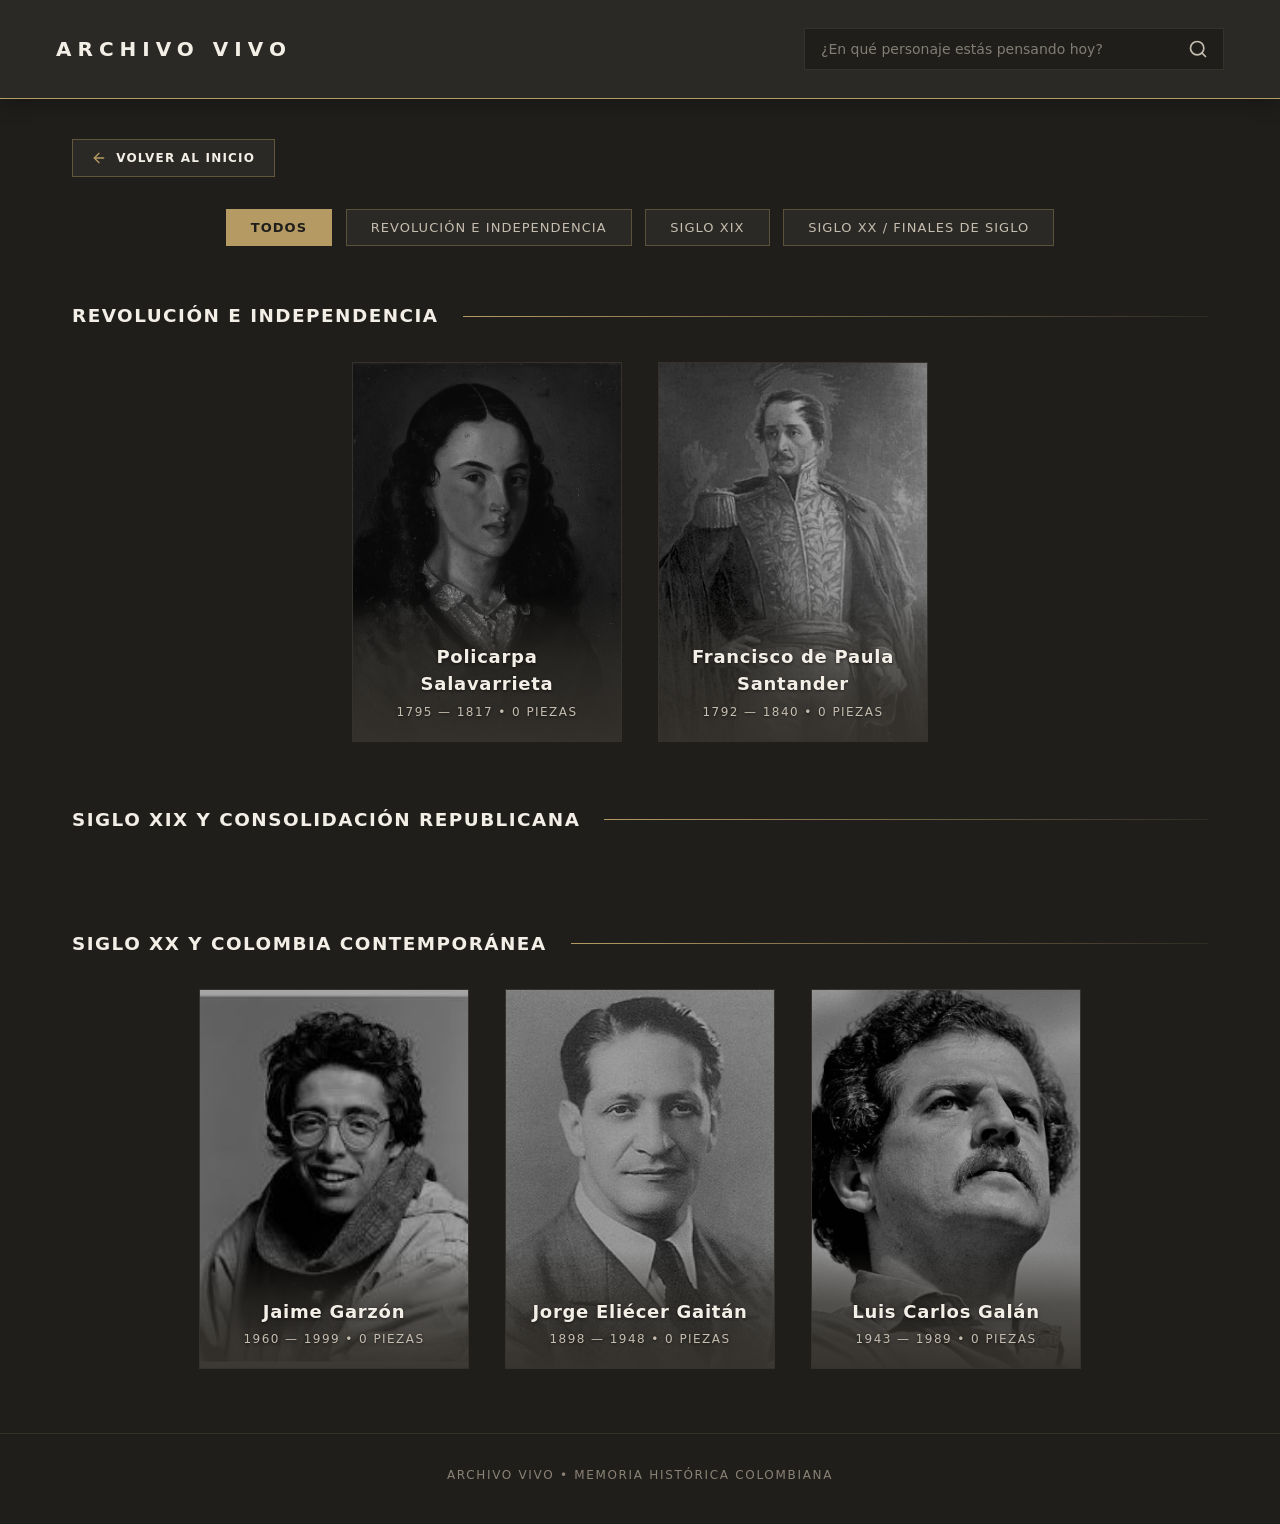
==== catalogo.html @ 2fda8425 "Cargar trabajo previo Subir archivos ya creados" ====
<!DOCTYPE html>
<html lang="es">
<head>
  <meta charset="UTF-8">
  <meta name="viewport" content="width=device-width, initial-scale=1.0">
  <title>Catálogo Histórico - Archivo Vivo</title>

  <link rel="stylesheet" href="css/style.css">
</head>

<body>

  <!-- ================================================================
       ENCABEZADO
       ================================================================ -->
  <header class="header">

    <div class="logo">
      <a href="index.html" class="logo-link" aria-label="Ir a página de inicio">
        <h1>ARCHIVO VIVO</h1>
      </a>
    </div>

    <form class="search-bar" role="search">

      <input
        type="search"
        class="search-input"
        placeholder="¿En qué personaje estás pensando hoy?"
        aria-label="Buscar personaje histórico"
      >

      <button
        type="submit"
        class="search-btn"
        aria-label="Buscar"
      >
        <svg
          class="search-icon"
          xmlns="http://www.w3.org/2000/svg"
          viewBox="0 0 24 24"
          width="20"
          height="20"
          fill="none"
          stroke="currentColor"
          stroke-width="2"
          stroke-linecap="round"
          stroke-linejoin="round"
        >
          <circle cx="11" cy="11" r="8"></circle>
          <line x1="21" y1="21" x2="16.65" y2="16.65"></line>
        </svg>
      </button>

    </form>

  </header>


  <!-- ================================================================
       CONTENIDO PRINCIPAL
       ================================================================ -->
  <main class="catalog-main">

    <!-- Navegación de regreso -->
    <div class="catalog-top-nav">

      <a
        href="index.html"
        class="back-btn"
        aria-label="Volver a la página principal"
      >

        <svg
          class="back-icon"
          xmlns="http://www.w3.org/2000/svg"
          viewBox="0 0 24 24"
          width="16"
          height="16"
          fill="none"
          stroke="currentColor"
          stroke-width="2"
          stroke-linecap="round"
          stroke-linejoin="round"
        >
          <line x1="19" y1="12" x2="5" y2="12"></line>
          <polyline points="12 19 5 12 12 5"></polyline>
        </svg>

        <span>Volver al inicio</span>

      </a>

    </div>


    <!-- ================================================================
         FILTROS
         ================================================================ -->
    <nav
      class="catalog-filters"
      aria-label="Filtrar por época histórica"
    >

      <button
        type="button"
        class="filter-btn active"
        data-filter="all"
      >
        Todos
      </button>

      <button
        type="button"
        class="filter-btn"
        data-filter="revolucion"
      >
        Revolución e Independencia
      </button>

      <button
        type="button"
        class="filter-btn"
        data-filter="siglo-xix"
      >
        Siglo XIX
      </button>

      <button
        type="button"
        class="filter-btn"
        data-filter="siglo-xx"
      >
        Siglo XX / Finales de Siglo
      </button>

    </nav>


    <!-- ================================================================
         CONTENIDO DEL CATÁLOGO
         ================================================================ -->
    <div class="catalog-content">


      <!-- ============================================================
           REVOLUCIÓN E INDEPENDENCIA
           ============================================================ -->
      <section
        class="catalog-section"
        data-category="revolucion"
        aria-labelledby="title-revolucion"
      >

        <div class="section-header">

          <h2
            id="title-revolucion"
            class="section-title"
          >
            Revolución e Independencia
          </h2>

          <span class="section-line"></span>

        </div>


        <div class="cards-grid">

          <!-- Policarpa Salavarrieta -->
          <article
            class="card"
            data-id="policarpa"
          >

            <div class="card-media">

              <img
                src="assets/img/policarpa.jpg"
                alt="Retrato de Policarpa Salavarrieta"
                class="card-img"
              >

              <div class="card-info">

                <h3 class="card-title">
                  Policarpa Salavarrieta
                </h3>

                <p class="card-meta">
                  1795 — 1817 • 0 PIEZAS
                </p>

              </div>

            </div>

          </article>

          <!-- Francisco de Paula Santander -->
          <article
            class="card"
            data-id="santander"
          >

            <div class="card-media">

              <img
                src="assets/img/santander.jpg"
                alt="Retrato de Francisco de Paula Santander"
                class="card-img"
              >

              <div class="card-info">

                <h3 class="card-title">
                  Francisco de Paula Santander
                </h3>

                <p class="card-meta">
                  1792 — 1840 • 0 PIEZAS
                </p>

              </div>

            </div>

          </article>

        </div>

      </section>


      <!-- ============================================================
           SIGLO XIX
           ============================================================ -->
      <section
        class="catalog-section"
        data-category="siglo-xix"
        aria-labelledby="title-siglo-xix"
      >

        <div class="section-header">

          <h2
            id="title-siglo-xix"
            class="section-title"
          >
            Siglo XIX y Consolidación Republicana
          </h2>

          <span class="section-line"></span>

        </div>


        <div class="cards-grid">

          

        </div>

      </section>


      <!-- ============================================================
           SIGLO XX
           ============================================================ -->
      <section
        class="catalog-section"
        data-category="siglo-xx"
        aria-labelledby="title-siglo-xx"
      >

        <div class="section-header">

          <h2
            id="title-siglo-xx"
            class="section-title"
          >
            Siglo XX y Colombia Contemporánea
          </h2>

          <span class="section-line"></span>

        </div>


        <div class="cards-grid">

          <!-- Jaime Garzón -->
          <article
            class="card"
            data-id="garzon"
          >

            <div class="card-media">

              <img
                src="assets/img/jaime-garzon.jpg"
                alt="Retrato de Jaime Garzón"
                class="card-img"
              >

              <div class="card-info">

                <h3 class="card-title">
                  Jaime Garzón
                </h3>

                <p class="card-meta">
                  1960 — 1999 • 0 PIEZAS
                </p>

              </div>

            </div>

          </article>


          <!-- Jorge Eliécer Gaitán -->
          <article
            class="card"
            data-id="gaitan"
          >

            <div class="card-media">

              <img
                src="assets/img/gaitan.jpg"
                alt="Retrato de Jorge Eliécer Gaitán"
                class="card-img"
              >

              <div class="card-info">

                <h3 class="card-title">
                  Jorge Eliécer Gaitán
                </h3>

                <p class="card-meta">
                  1898 — 1948 • 0 PIEZAS
                </p>

              </div>

            </div>

          </article>

          <!-- José Antonio Galán -->
          <article
            class="card"
            data-id="galan"
          >

            <div class="card-media">

              <img
                src="assets/img/galan.jpg"
                alt="Retrato de José Antonio Galán"
                class="card-img"
              >

              <div class="card-info">

                <h3 class="card-title">
                  Luis Carlos Galán
                </h3>

                <p class="card-meta">
                  1943 — 1989 • 0 PIEZAS
                </p>

              </div>

            </div>

          </article>

        </div>

      </section>


    </div>

  </main>


  <!-- ================================================================
       PIE DE PÁGINA
       ================================================================ -->
  <footer class="footer catalog-footer">

    <p class="footer-text">
      ARCHIVO VIVO • Memoria Histórica Colombiana
    </p>

  </footer>


  <!-- ================================================================
       JAVASCRIPT
       ================================================================ -->
  <script src="js/script.js"></script>

</body>
</html>
---- css/style.css ----
/* ==========================================================================
   VARIABLES GLOBALES
   ========================================================================== */

:root {
  --bg-primary: #1F1E1B;
  --header-bg: #2B2925;
  --header-border: #B59A63;

  --text-primary: #F3EFE7;
  --text-secondary: #C5BDAF;
  --text-muted: #8A8275;

  --card-bg: #35322D;
  --search-bg: #1F1E1B;
  --search-border: #35322D;

  --accent-gold: #B59A63;

  --btn-bg: #E8E0D2;
  --btn-text: #1F1E1B;

  --font-family: 'Inter', system-ui, -apple-system,
    BlinkMacSystemFont, 'Segoe UI', Roboto, Oxygen,
    Ubuntu, Cantarell, sans-serif;

  --transition-fast: 0.2s ease;
  --transition-normal: 0.35s ease;

  --card-width: 270px;
  --card-height: 380px;
}


/* ==========================================================================
   RESET
   ========================================================================== */

*,
*::before,
*::after {
  box-sizing: border-box;
  margin: 0;
  padding: 0;
}

html {
  scroll-behavior: smooth;
}

body {
  min-height: 100vh;

  display: flex;
  flex-direction: column;

  background: var(--bg-primary);
  color: var(--text-primary);

  font-family: var(--font-family);
  line-height: 1.5;

  overflow-x: hidden;

  -webkit-font-smoothing: antialiased;
}


/* ==========================================================================
   HEADER
   ========================================================================== */

.header {
  width: 100%;

  display: flex;
  align-items: center;
  justify-content: space-between;

  padding: 1.75rem 3.5rem;

  background: var(--header-bg);

  border-bottom: 1px solid var(--header-border);

  box-shadow: 0 4px 20px rgba(0, 0, 0, 0.3);

  position: relative;
  z-index: 10;
}

.logo h1 {
  color: var(--text-primary);

  font-size: 1.25rem;
  font-weight: 700;

  letter-spacing: 0.3em;
  text-transform: uppercase;

  user-select: none;
}

.logo-link {
  color: inherit;
  text-decoration: none;
}


/* ==========================================================================
   BUSCADOR
   ========================================================================== */

.search-bar {
  position: relative;

  width: 100%;
  max-width: 420px;

  display: flex;
  align-items: center;
}

.search-input {
  width: 100%;

  padding: 0.75rem 2.75rem 0.75rem 1rem;

  background: var(--search-bg);
  color: var(--text-secondary);

  border: 1px solid var(--search-border);
  border-radius: 0;

  font-family: inherit;
  font-size: 0.875rem;

  outline: none;

  transition:
    border-color var(--transition-fast),
    background-color var(--transition-fast);
}

.search-input::placeholder {
  color: rgba(197, 189, 175, 0.6);
}

.search-input:focus {
  border-color: var(--accent-gold);
}

.search-btn {
  position: absolute;
  right: 0.75rem;

  display: flex;
  align-items: center;
  justify-content: center;

  background: transparent;
  border: none;

  color: var(--text-secondary);

  cursor: pointer;

  padding: 0.25rem;

  transition:
    color var(--transition-fast),
    transform var(--transition-fast);
}

.search-btn:hover {
  color: var(--accent-gold);
  transform: scale(1.08);
}


/* ==========================================================================
   CONTENIDO PRINCIPAL
   ========================================================================== */

.main-content {
  flex: 1;

  width: 100%;

  display: flex;
  flex-direction: column;
  justify-content: center;
  align-items: center;

  padding: 2.5rem 1.5rem;
}


/* ==========================================================================
   CARRUSEL
   ========================================================================== */

.carousel-section {
  width: 100%;
  max-width: 1200px;

  display: flex;
  flex-direction: column;
  align-items: center;
}

.carousel {
  width: 100%;

  display: flex;
  align-items: center;
  justify-content: center;

  gap: 2rem;
}


/* ==========================================================================
   BOTONES
   ========================================================================== */

.carousel-btn {
  width: 48px;
  height: 48px;

  flex: 0 0 48px;

  display: flex;
  align-items: center;
  justify-content: center;

  border-radius: 50%;

  background: rgba(43, 41, 37, 0.85);

  border: 1px solid rgba(181, 154, 99, 0.35);

  color: var(--text-secondary);

  cursor: pointer;

  backdrop-filter: blur(8px);

  transition:
    background-color var(--transition-fast),
    border-color var(--transition-fast),
    color var(--transition-fast),
    transform var(--transition-fast);
}

.carousel-btn:hover {
  background: rgba(53, 50, 45, 0.95);

  border-color: var(--accent-gold);

  color: var(--text-primary);

  transform: scale(1.06);
}

.carousel-btn:active {
  transform: scale(0.96);
}


/* ==========================================================================
   PISTA DEL CARRUSEL
   ========================================================================== */

/*
   IMPORTANTE:

   La pista ahora funciona como una ventana.

   El movimiento debe realizarlo JavaScript mediante transform:
   translateX(...)

   Así las tarjetas pueden desplazarse de izquierda a derecha
   de manera continua y suave.
*/

.carousel-track {
  width: calc((var(--card-width) * 3) + 4.5rem);

  max-width: 100%;

  display: flex;
  align-items: center;

  gap: 2.25rem;

  overflow: hidden;

  position: relative;

  flex-shrink: 0;
}


/*
   Contenedor interno opcional si el JS lo utiliza.
*/

.carousel-track-inner {
  display: flex;
  align-items: center;

  gap: 2.25rem;

  will-change: transform;

  transition: transform 0.45s cubic-bezier(0.22, 0.61, 0.36, 1);
}


/* ==========================================================================
   TARJETAS
   ========================================================================== */

.card {
  width: var(--card-width);
  height: var(--card-height);

  flex: 0 0 var(--card-width);

  display: flex;
  flex-direction: column;

  background: transparent;

  cursor: pointer;

  opacity: 0.65;

  transform: scale(0.94);

  transition:
    transform 0.45s cubic-bezier(0.22, 0.61, 0.36, 1),
    opacity 0.45s ease,
    filter 0.45s ease;
}


/*
   Tarjeta anterior
*/

.carousel-track .card.prev {
  opacity: 0.65;
  transform: scale(0.94);
}


/*
   Tarjeta central
*/

.carousel-track .card.active {
  opacity: 1;

  transform:
    translateY(-4px)
    scale(1);

  z-index: 2;
}


/*
   Tarjeta siguiente
*/

.carousel-track .card.next {
  opacity: 0.65;
  transform: scale(0.94);
}


/*
   Tarjetas que no están visibles.

   Se mantienen en el DOM para que el JS pueda hacer
   el desplazamiento infinito sin destruir las tarjetas.
*/

.carousel-track .card:not(.prev):not(.active):not(.next) {
  display: none;
}


/* ==========================================================================
   IMAGEN
   ========================================================================== */

.card-media {
  width: 100%;
  height: var(--card-height);

  position: relative;

  overflow: hidden;

  background: var(--card-bg);

  border: 1px solid transparent;

  transition:
    border-color var(--transition-normal),
    transform var(--transition-normal);
}

.card-img {
  width: 100%;
  height: 100%;

  display: block;

  object-fit: cover;
  object-position: center top;

  filter: grayscale(100%) brightness(0.5);

  transition:
    filter 0.45s ease,
    transform 0.45s ease;
}


/* Tarjeta activa */

.carousel-track .card.active .card-img {
  filter: grayscale(100%) brightness(0.95);
}

.carousel-track .card.active .card-media {
  border-color: var(--accent-gold);
}


/* Hover */

.card:hover .card-img {
  transform: scale(1.03);
}

.card:not(.active):hover .card-img {
  filter: grayscale(100%) brightness(0.7);
}


/* ==========================================================================
   INFORMACIÓN
   ========================================================================== */

.card-info {
  position: absolute;

  bottom: 0;
  left: 0;

  width: 100%;

  padding: 3rem 1.25rem 1.25rem;

  text-align: center;

  background:
    linear-gradient(
      to top,
      rgba(53, 50, 45, 0.95) 0%,
      rgba(53, 50, 45, 0.65) 55%,
      transparent 100%
    );

  z-index: 2;

  pointer-events: none;
}

.card-title {
  margin-bottom: 0.35rem;

  color: var(--text-primary);

  font-size: 1.125rem;
  font-weight: 600;

  letter-spacing: 0.04em;

  text-shadow: 0 1px 3px rgba(0, 0, 0, 0.6);
}

.card-meta {
  color: var(--text-secondary);

  font-size: 0.75rem;
  font-weight: 500;

  letter-spacing: 0.12em;

  text-transform: uppercase;

  text-shadow: 0 1px 3px rgba(0, 0, 0, 0.6);
}


/* ==========================================================================
   DOTS
   ========================================================================== */

.carousel-dots {
  display: flex;
  align-items: center;
  justify-content: center;

  gap: 0.75rem;

  margin-top: 2.5rem;
}

.dot {
  width: 8px;
  height: 8px;

  padding: 0;

  border: none;
  border-radius: 50%;

  background: var(--text-secondary);

  opacity: 0.4;

  cursor: pointer;

  transition:
    background-color var(--transition-fast),
    opacity var(--transition-fast),
    transform var(--transition-fast);
}

.dot:hover {
  opacity: 0.85;
}

.dot.active {
  background: var(--accent-gold);

  opacity: 1;

  transform: scale(1.25);
}


/* ==========================================================================
   FOOTER
   ========================================================================== */

.footer {
  width: 100%;

  display: flex;
  justify-content: center;
  align-items: center;

  padding: 2rem 1.5rem 2.5rem;
}

.discover-btn {
  display: inline-block;

  padding: 0.85rem 2.5rem;

  background: var(--btn-bg);
  color: var(--btn-text);

  border: 1px solid var(--btn-bg);
  border-radius: 0;

  font-family: inherit;

  font-size: 0.8125rem;
  font-weight: 600;

  letter-spacing: 0.16em;

  text-transform: uppercase;

  cursor: pointer;

  transition:
    background-color var(--transition-normal),
    color var(--transition-normal),
    border-color var(--transition-normal),
    transform var(--transition-normal);
}

.discover-btn:hover {
  background: transparent;

  border-color: var(--accent-gold);

  color: var(--text-primary);

  transform: translateY(-2px);
}


/* ==========================================================================
   CATÁLOGO
   ========================================================================== */

.catalog-main {
  width: 100%;
  max-width: 1200px;

  margin: 0 auto;

  padding: 2.5rem 2rem 4rem;

  flex: 1;

  display: flex;
  flex-direction: column;
  align-items: center;
}


/* ==========================================================================
   BOTÓN VOLVER
   ========================================================================== */

.catalog-top-nav {
  width: 100%;

  display: flex;
  justify-content: flex-start;

  margin-bottom: 2rem;
}

.back-btn {
  display: inline-flex;
  align-items: center;

  gap: 0.55rem;

  padding: 0.55rem 1.15rem;

  background: var(--header-bg);

  color: var(--text-primary);

  border: 1px solid rgba(181, 154, 99, 0.4);

  border-radius: 0;

  font-size: 0.75rem;
  font-weight: 600;

  letter-spacing: 0.1em;

  text-transform: uppercase;

  text-decoration: none;

  cursor: pointer;

  transition:
    background-color var(--transition-fast),
    border-color var(--transition-fast),
    color var(--transition-fast),
    transform var(--transition-fast);
}

.back-btn:hover {
  background: rgba(181, 154, 99, 0.15);

  border-color: var(--accent-gold);

  transform: translateX(-3px);
}

.back-icon {
  color: var(--accent-gold);
}


/* ==========================================================================
   FILTROS
   ========================================================================== */

.catalog-filters {
  width: 100%;

  display: flex;
  flex-wrap: wrap;

  justify-content: center;

  gap: 0.85rem;

  margin-bottom: 3.5rem;
}

.filter-btn {
  padding: 0.65rem 1.5rem;

  background: var(--header-bg);

  color: var(--text-secondary);

  border: 1px solid rgba(181, 154, 99, 0.35);

  border-radius: 0;

  font-family: inherit;

  font-size: 0.8125rem;
  font-weight: 500;

  letter-spacing: 0.08em;

  text-transform: uppercase;

  cursor: pointer;

  transition:
    background-color var(--transition-fast),
    border-color var(--transition-fast),
    color var(--transition-fast),
    transform var(--transition-fast);
}

.filter-btn:hover {
  border-color: var(--accent-gold);

  color: var(--text-primary);

  background: rgba(53, 50, 45, 0.9);

  transform: translateY(-1px);
}

.filter-btn.active {
  background: var(--accent-gold);

  color: var(--btn-text);

  border-color: var(--accent-gold);

  font-weight: 600;
}


/* ==========================================================================
   CONTENIDO CATÁLOGO
   ========================================================================== */

.catalog-content {
  width: 100%;

  display: flex;
  flex-direction: column;

  gap: 4rem;
}

.catalog-section {
  width: 100%;
}


/* ==========================================================================
   CABECERAS DE SECCIÓN
   ========================================================================== */

.section-header {
  width: 100%;

  display: flex;
  align-items: center;

  gap: 1.5rem;

  margin-bottom: 2rem;
}

.section-title {
  color: var(--text-primary);

  font-size: 1.15rem;
  font-weight: 600;

  letter-spacing: 0.08em;

  text-transform: uppercase;

  white-space: nowrap;
}

.section-line {
  flex: 1;

  height: 1px;

  background:
    linear-gradient(
      90deg,
      var(--accent-gold),
      rgba(181, 154, 99, 0.1)
    );
}


/* ==========================================================================
   GRID DEL CATÁLOGO
   ========================================================================== */

.cards-grid {
  width: 100%;

  display: flex;
  flex-wrap: wrap;

  justify-content: center;
  align-items: flex-start;

  gap: 2.25rem;
}

.cards-grid .card {
  width: var(--card-width);
  height: var(--card-height);

  flex: 0 0 var(--card-width);

  opacity: 1;

  transform: none;

  display: flex;
}

.cards-grid .card .card-img {
  filter: grayscale(100%) brightness(0.65);
}

.cards-grid .card:hover {
  transform: translateY(-4px);
}

.cards-grid .card:hover .card-media {
  border-color: var(--accent-gold);
}

.cards-grid .card:hover .card-img {
  filter: grayscale(100%) brightness(0.95);
}


/* ==========================================================================
   FOOTER CATÁLOGO
   ========================================================================== */

.catalog-footer {
  border-top: 1px solid rgba(181, 154, 99, 0.15);
}

.footer-text {
  color: var(--text-muted);

  font-size: 0.75rem;

  letter-spacing: 0.14em;

  text-transform: uppercase;

  text-align: center;
}


/* ==========================================================================
   FICHA DEL PERSONAJE
   ========================================================================== */

.character-main {
  width: 100%;
  max-width: 1200px;

  margin: 0 auto;

  padding: 2.5rem 2rem 4rem;

  flex: 1;

  display: flex;
  flex-direction: column;

  gap: 3.5rem;
}

.character-nav-bar {
  width: 100%;

  display: flex;

  justify-content: space-between;
  align-items: center;

  flex-wrap: wrap;

  gap: 1.25rem;
}

.media-filters {
  display: flex;

  gap: 0.5rem;

  flex-wrap: wrap;
}

.media-filter-btn {
  padding: 0.55rem 1.35rem;

  background: var(--header-bg);

  color: var(--text-secondary);

  border: 1px solid rgba(181, 154, 99, 0.35);

  border-radius: 0;

  font-family: inherit;

  font-size: 0.75rem;
  font-weight: 600;

  letter-spacing: 0.14em;

  text-transform: uppercase;

  cursor: pointer;
}

.media-filter-btn.active {
  background: var(--btn-bg);

  color: var(--btn-text);

  border-color: var(--btn-bg);
}


/* ==========================================================================
   HERO PERSONAJE
   ========================================================================== */

.character-hero {
  width: 100%;

  display: grid;

  grid-template-columns: 340px 1fr;

  gap: 3.5rem;

  align-items: start;
}

.character-portrait-wrapper {
  width: 100%;
  max-width: 340px;
}

.character-portrait-frame {
  width: 100%;
  height: 460px;

  overflow: hidden;

  border: 1px solid var(--accent-gold);

  background: var(--card-bg);

  box-shadow: 0 4px 20px rgba(0, 0, 0, 0.4);
}

.character-portrait-img {
  width: 100%;
  height: 100%;

  display: block;

  object-fit: cover;
  object-position: center top;

  filter: grayscale(100%) brightness(0.95);

  transition: transform var(--transition-normal);
}

.character-portrait-frame:hover .character-portrait-img {
  transform: scale(1.02);
}

.character-portrait-frame {
  overflow: hidden;
  background: var(--card-bg);
  box-shadow: 0 12px 28px rgba(0, 0, 0, 0.24);
  transition: box-shadow var(--transition-normal), transform var(--transition-normal);
}

.character-portrait-frame:hover {
  box-shadow: 0 16px 34px rgba(0, 0, 0, 0.34);
  transform: translateY(-2px);
}

.character-details {
  display: flex;
  flex-direction: column;

  gap: 1.25rem;
}

.character-name {
  color: var(--text-primary);

  font-size: 2.25rem;
  font-weight: 700;

  letter-spacing: 0.12em;

  text-transform: uppercase;

  line-height: 1.15;
}

.character-lifespan {
  color: var(--accent-gold);

  font-size: 1.05rem;
  font-weight: 500;

  letter-spacing: 0.16em;

  text-transform: uppercase;
}

.character-bio {
  max-width: 720px;

  color: #D6CFBE;

  font-size: 0.975rem;

  line-height: 1.75;
}

.character-wiki-link {
  width: fit-content;

  display: inline-flex;
  align-items: center;

  gap: 0.45rem;

  margin-top: 0.25rem;

  color: var(--text-primary);

  font-size: 0.8125rem;
  font-weight: 600;

  letter-spacing: 0.14em;

  text-transform: uppercase;

  text-decoration: none;

  border-bottom: 1px solid rgba(243, 239, 231, 0.4);

  padding-bottom: 0.25rem;

  transition: color var(--transition-fast), border-color var(--transition-fast);
}

.character-wiki-link:hover,
.character-wiki-link:focus-visible {
  color: var(--accent-gold);
  border-bottom-color: var(--accent-gold);
}

.character-wiki-link:focus-visible {
  outline: 2px solid var(--accent-gold);
  outline-offset: 0.35rem;
}


/* ==========================================================================
   ARCHIVO
   ========================================================================== */

.character-archive-section {
  width: 100%;

  margin-top: 1rem;
}

.empty-archive-state {
  width: 100%;

  padding: 4.5rem 2rem;

  border: 1px dashed rgba(181, 154, 99, 0.3);

  background: rgba(43, 41, 37, 0.4);

  text-align: center;

  display: flex;

  justify-content: center;
  align-items: center;
}

.empty-archive-msg {
  color: var(--text-secondary);

  font-size: 0.875rem;
  font-weight: 600;

  letter-spacing: 0.24em;

  text-transform: uppercase;

  line-height: 1.6;
}


/* ==========================================================================
   RESPONSIVE
   ========================================================================== */

@media (max-width: 1024px) {

  :root {
    --card-width: 230px;
    --card-height: 340px;
  }

  .header {
    padding: 1.5rem 2rem;
  }

  .carousel {
    gap: 1rem;
  }

  .carousel-track {
    gap: 1.25rem;
  }

  .character-hero {
    grid-template-columns: 290px 1fr;

    gap: 2.5rem;
  }

  .character-portrait-frame {
    height: 400px;
  }
}


@media (max-width: 768px) {

  .header {
    flex-direction: column;

    gap: 1.25rem;

    padding: 1.5rem 1rem;

    text-align: center;

    border-radius: 2px;

    box-shadow: inset 0 0 0 1px rgba(243, 239, 231, 0.025);
  }

  .logo h1 {
    letter-spacing: 0.22em;
  }

  .search-bar {
    max-width: 100%;
  }


  /* ------------------------------------------------------------------------
     CARRUSEL MÓVIL
     ------------------------------------------------------------------------ */

  .carousel {
    gap: 0.5rem;
  }

  .carousel-track {
    width: var(--card-width);

    padding: 1rem 0;

    overflow: hidden;
  }

  .carousel-track .card.prev,
  .carousel-track .card.next {
    display: none;
  }

  .carousel-track .card.active {
    display: flex;
  }

  .carousel-btn {
    display: none;
  }


  /* ------------------------------------------------------------------------
     CATÁLOGO MÓVIL
     ------------------------------------------------------------------------ */

  .catalog-main {
    padding: 2rem 1rem 3rem;
  }

  .catalog-filters {
    gap: 0.5rem;

    margin-bottom: 2.5rem;
  }

  .filter-btn {
    font-size: 0.7rem;

    padding: 0.6rem 0.9rem;
  }

  .section-header {
    gap: 0.75rem;
  }

  .section-title {
    font-size: 0.9rem;

    white-space: normal;
  }

  .cards-grid {
    justify-content: center;
  }

  .cards-grid .card {
    width: var(--card-width);

    flex-basis: var(--card-width);
  }


  /* ------------------------------------------------------------------------
     FICHA
     ------------------------------------------------------------------------ */

  .character-hero {
    grid-template-columns: 1fr;

    gap: 2.25rem;

    justify-items: center;

    text-align: center;
  }

  .character-portrait-wrapper {
    max-width: 280px;
  }

  .character-portrait-frame {
    height: 380px;
  }

  .character-details {
    align-items: center;
  }

  .character-name {
    font-size: 1.75rem;

    letter-spacing: 0.1em;
  }

  .character-nav-bar {
    flex-direction: column;

    align-items: stretch;
  }

  .media-filters {
    justify-content: center;
  }
}
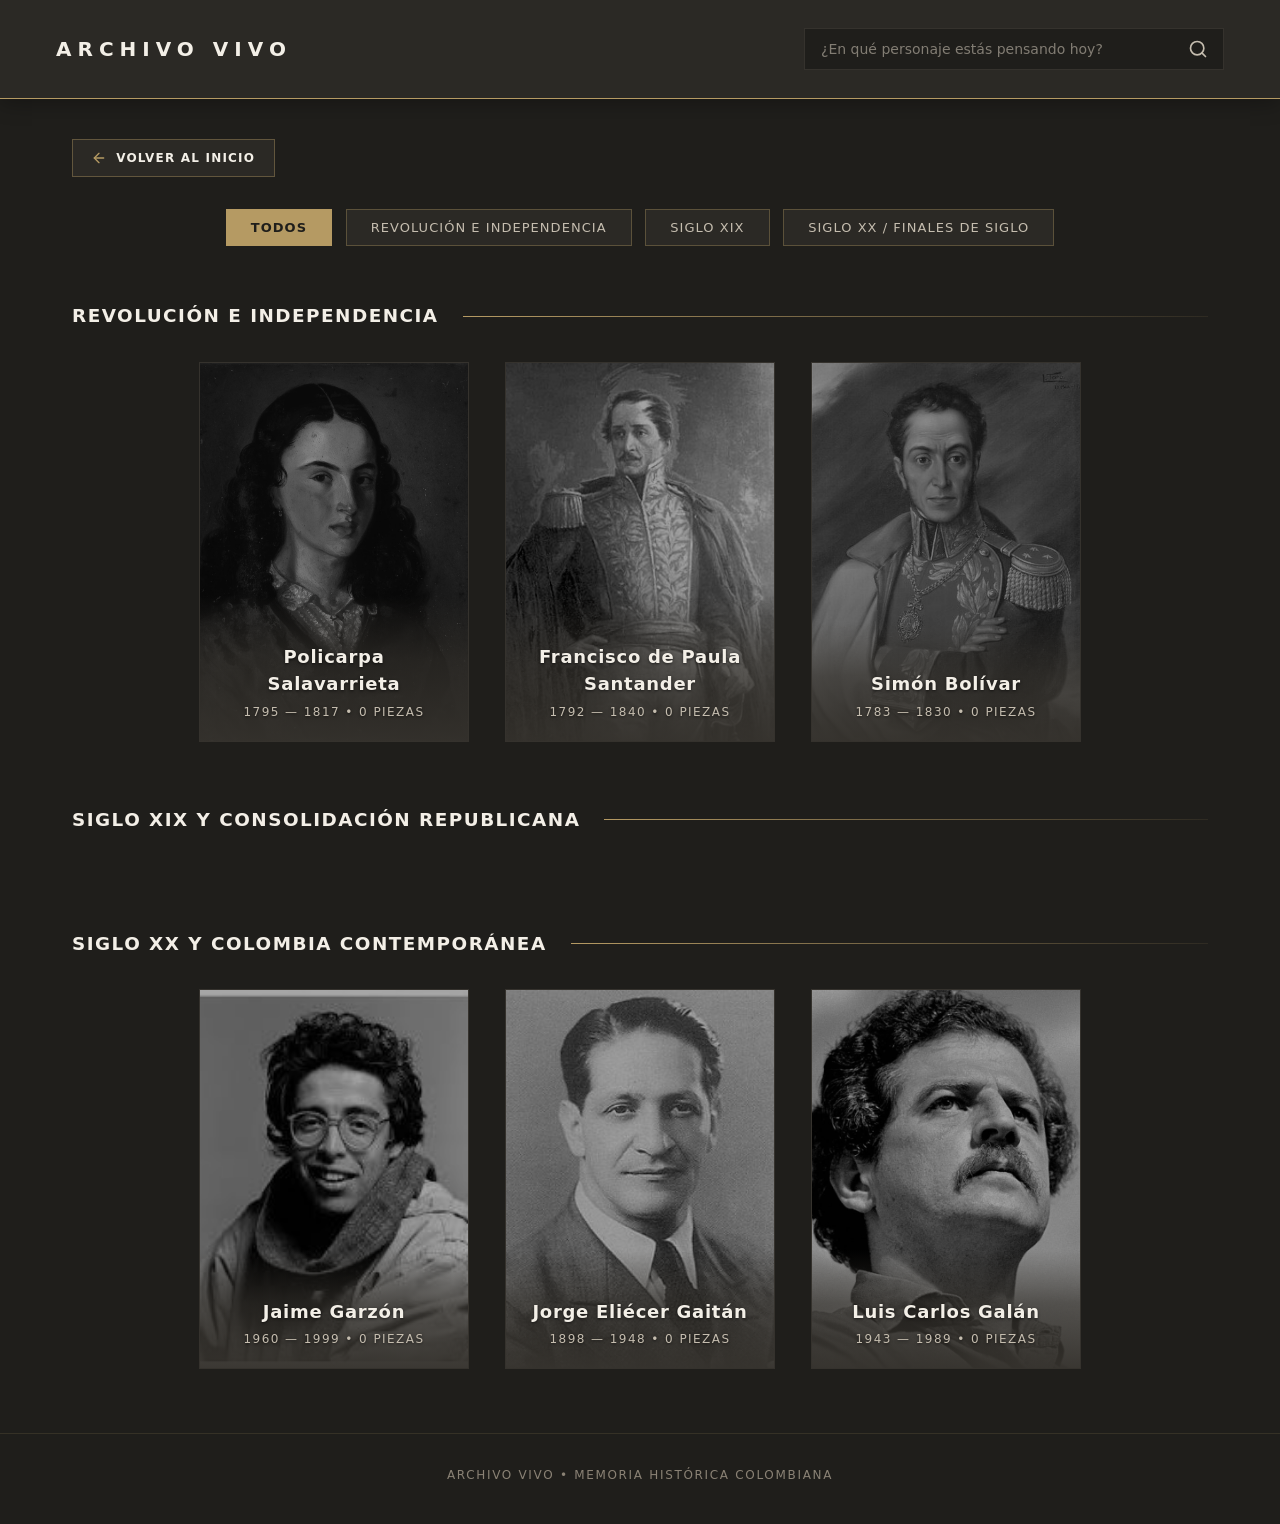
==== commit ef387fbc: "Añade a Simón Bolívar al catálogo Se registra a Simón Bolívar en la base de datos de script.js (pers" ====
--- a/catalogo.html
+++ b/catalogo.html
@@ -228,6 +228,34 @@
 
           </article>
 
+          <!-- Simón Bolívar -->
+          <article
+            class="card"
+            data-id="bolivar"
+          > 
+          
+            <div class="card-media">
+
+              <img
+                src="assets/img/bolivar.jpg"
+                alt="Retrato de Simón Bolívar"
+                class="card-img"
+              >
+
+              <div class="card-info">
+
+                <h3 class="card-title">
+                  Simón Bolívar
+                </h3>
+
+                <p class="card-meta">
+                  1783 — 1830 • 0 PIEZAS
+                </p>
+
+              </div>
+
+            </div>
+
         </div>
 
       </section>
--- a/css/style.css
+++ b/css/style.css
@@ -286,21 +286,15 @@
 
 .carousel-track {
   width: calc((var(--card-width) * 3) + 4.5rem);
-
   max-width: 100%;
-
-  display: flex;
-  align-items: center;
-
+  display: flex;
+  align-items: center;
+  justify-content: center; /* <--- LÍNEA AGREGADA */
   gap: 2.25rem;
-
   overflow: hidden;
-
   position: relative;
-
   flex-shrink: 0;
 }
-
 
 /*
    Contenedor interno opcional si el JS lo utiliza.
@@ -346,40 +340,29 @@
 }
 
 
-/*
-   Tarjeta anterior
-*/
-
+/* Tarjeta anterior */
 .carousel-track .card.prev {
   opacity: 0.65;
   transform: scale(0.94);
-}
-
-
-/*
-   Tarjeta central
-*/
-
+  order: 1; /* Forzamos a que siempre se dibuje a la izquierda */
+}
+
+/* Tarjeta central */
 .carousel-track .card.active {
   opacity: 1;
-
   transform:
     translateY(-4px)
     scale(1);
-
   z-index: 2;
-}
-
-
-/*
-   Tarjeta siguiente
-*/
-
+  order: 2; /* Forzamos a que siempre se dibuje en el centro */
+}
+
+/* Tarjeta siguiente */
 .carousel-track .card.next {
   opacity: 0.65;
   transform: scale(0.94);
-}
-
+  order: 3; /* Forzamos a que siempre se dibuje a la derecha */
+}
 
 /*
    Tarjetas que no están visibles.
@@ -1230,7 +1213,15 @@
   }
 
   .carousel-btn {
-    display: none;
+    display: flex;
+    width: 36px;
+    height: 36px;
+    flex: 0 0 36px;
+  }
+
+  .carousel-btn svg {
+    width: 18px;
+    height: 18px;
   }
 
 
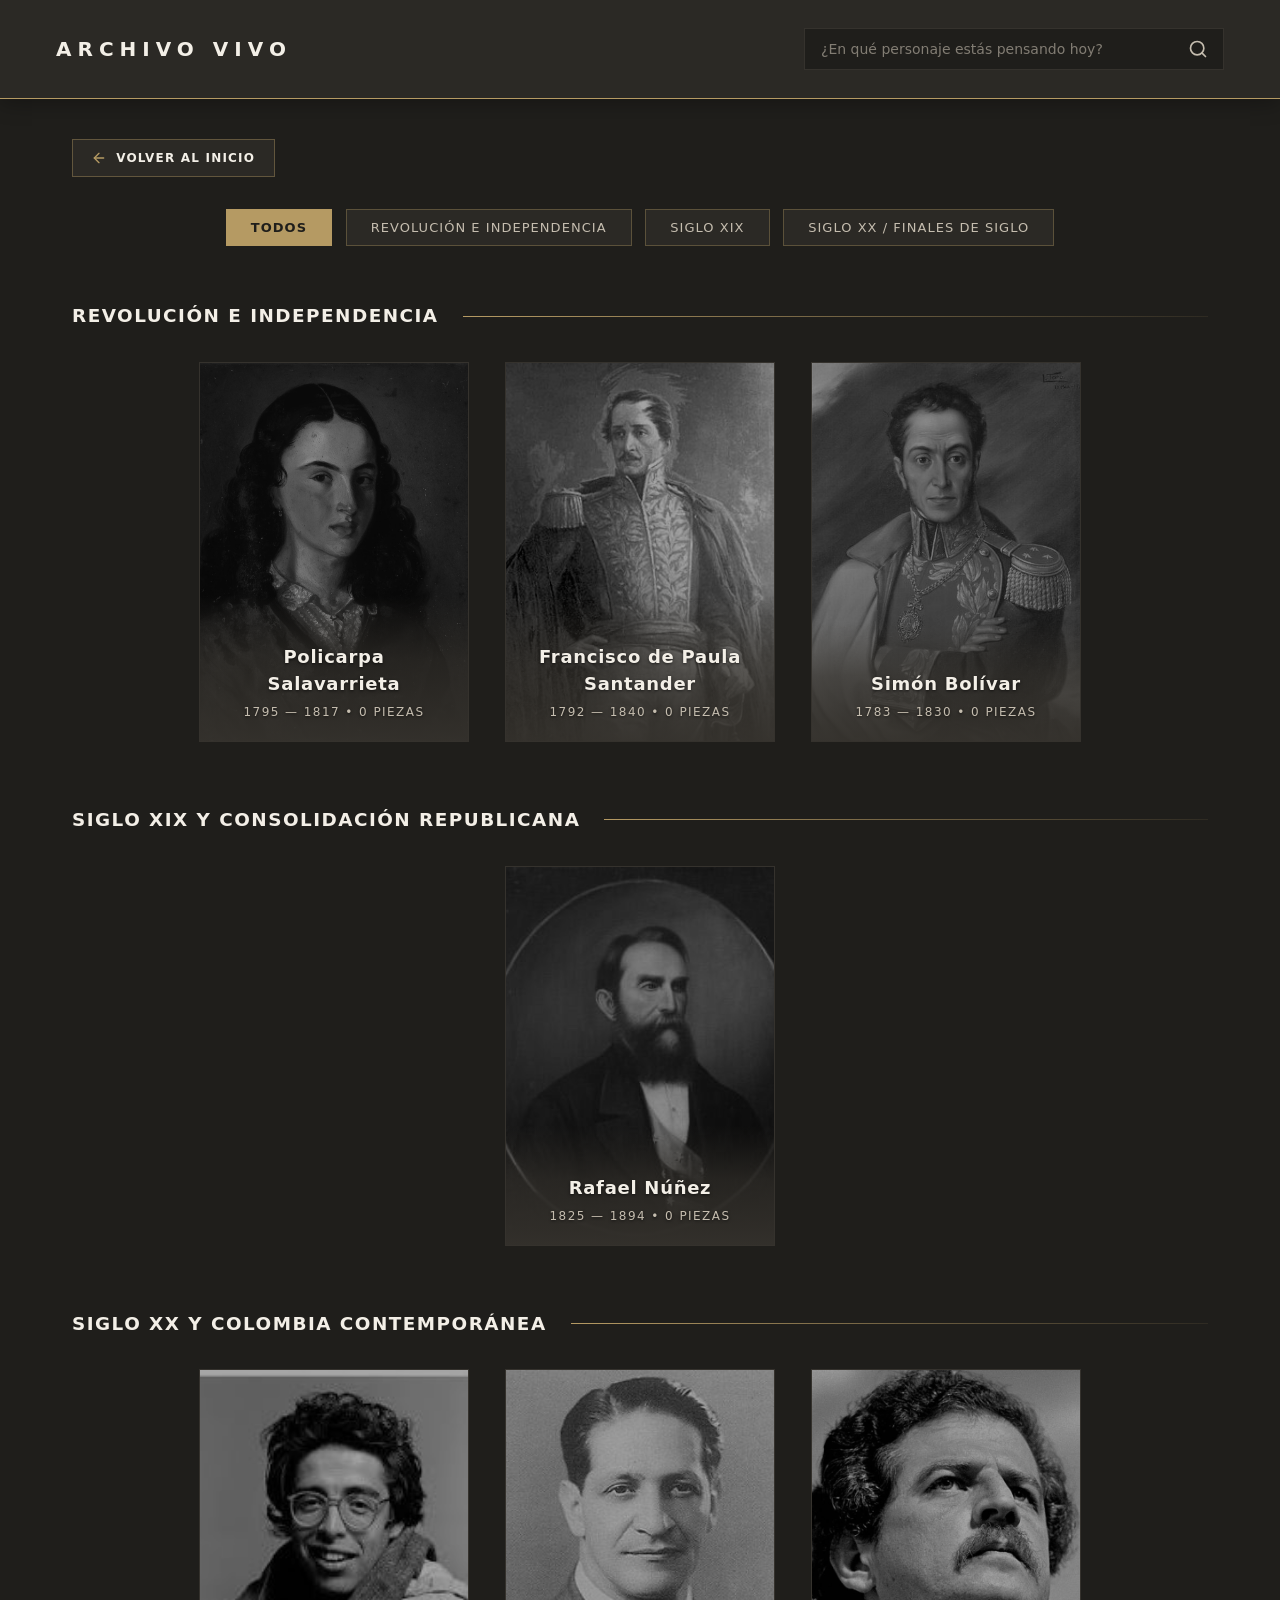
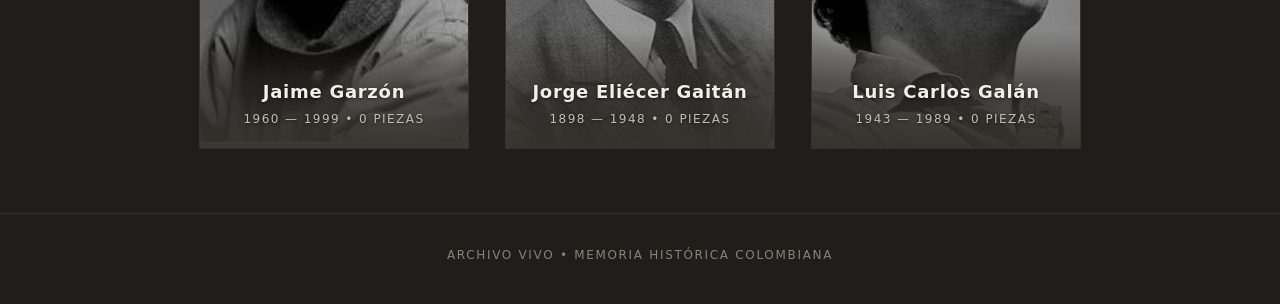
==== commit 03ea5e4c: "Añade a Rafael Núñez a la sección Siglo XIX del catálogo" ====
--- a/catalogo.html
+++ b/catalogo.html
@@ -255,6 +255,9 @@
               </div>
 
             </div>
+          
+          </article>
+
 
         </div>
 
@@ -286,7 +289,35 @@
 
         <div class="cards-grid">
 
-          
+          <!-- Rafael Núñez -->
+          <article
+            class="card"
+            data-id="nunez"
+          >
+
+            <div class="card-media">
+
+              <img
+                src="assets/img/rafael-nunes.jpg"
+                alt="Retrato de Rafael Núñez"
+                class="card-img"
+              >
+
+              <div class="card-info">
+
+                <h3 class="card-title">
+                  Rafael Núñez
+                </h3>
+
+                <p class="card-meta">
+                  1825 — 1894 • 0 PIEZAS
+                </p>
+
+              </div>
+
+            </div>
+
+          </article>
 
         </div>
 
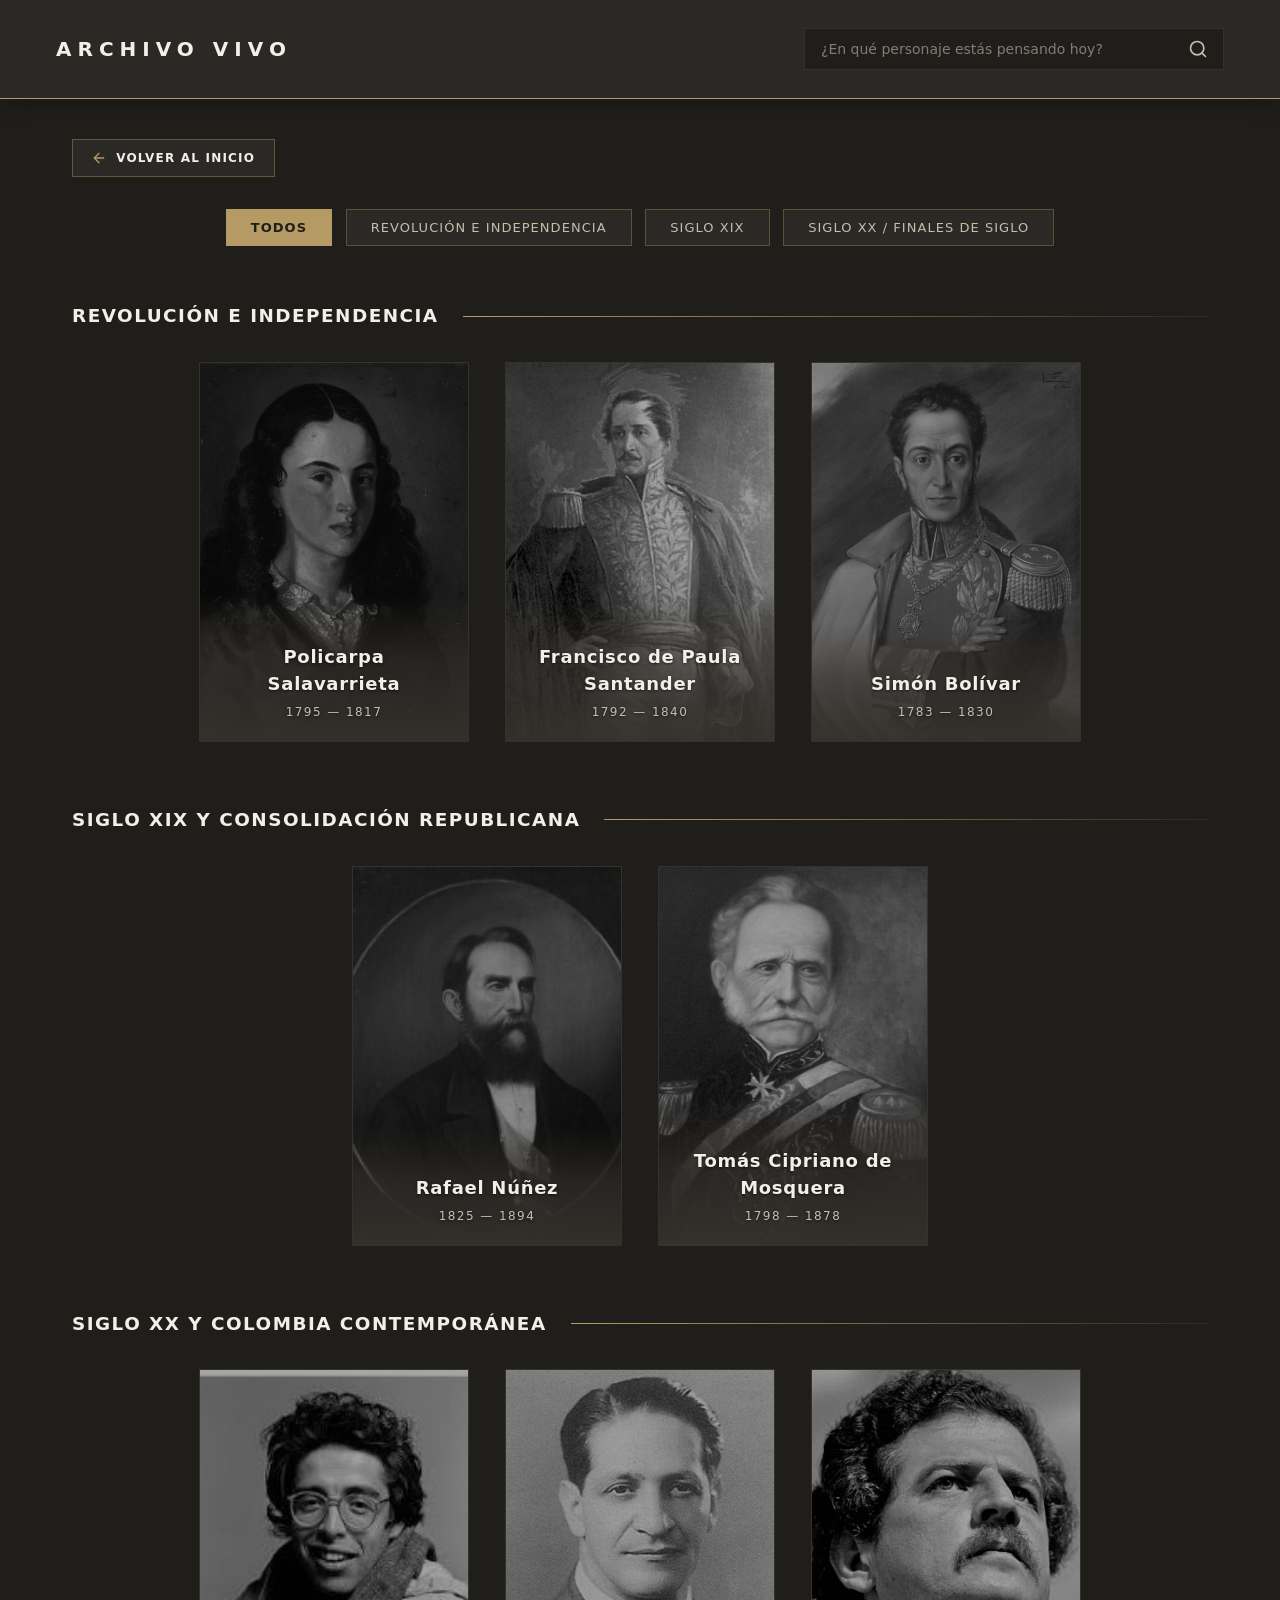
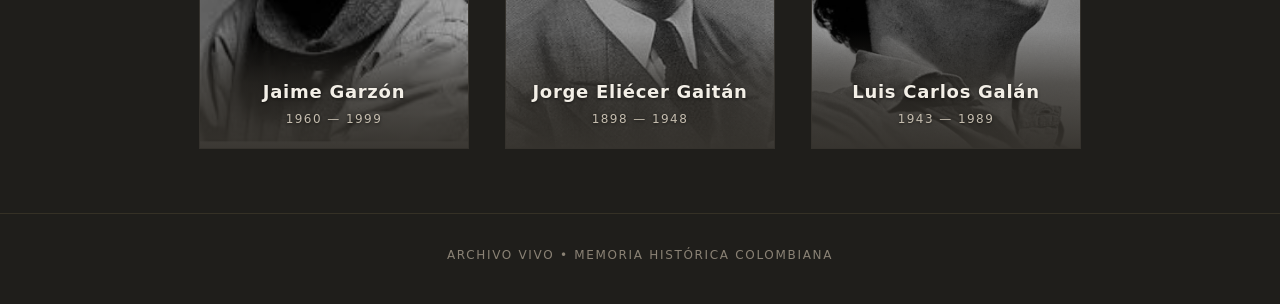
==== commit 5d94bb92: "Limpieza de metadata en tarjetas y soporte para piezas dinámicas Se removió el texto fijo de 0 pieza" ====
--- a/catalogo.html
+++ b/catalogo.html
@@ -189,7 +189,7 @@
                 </h3>
 
                 <p class="card-meta">
-                  1795 — 1817 • 0 PIEZAS
+                  1795 — 1817 
                 </p>
 
               </div>
@@ -219,7 +219,7 @@
                 </h3>
 
                 <p class="card-meta">
-                  1792 — 1840 • 0 PIEZAS
+                  1792 — 1840 
                 </p>
 
               </div>
@@ -249,7 +249,7 @@
                 </h3>
 
                 <p class="card-meta">
-                  1783 — 1830 • 0 PIEZAS
+                  1783 — 1830 
                 </p>
 
               </div>
@@ -310,14 +310,42 @@
                 </h3>
 
                 <p class="card-meta">
-                  1825 — 1894 • 0 PIEZAS
-                </p>
-
-              </div>
-
-            </div>
-
-          </article>
+                  1825 — 1894 
+                </p>
+
+              </div>
+
+            </div>
+
+          </article>
+
+          <!-- Tomás Cipriano de Mosquera -->
+          <article
+            class="card"
+            data-id="mosquera"
+          >                   
+          
+            <div class="card-media">
+
+              <img
+                src="assets/img/tomas-mosquera.jpg"
+                alt="Retrato de Tomás Cipriano de Mosquera"
+                class="card-img"
+              >
+
+              <div class="card-info">
+
+                <h3 class="card-title">
+                  Tomás Cipriano de Mosquera
+                </h3>
+
+                <p class="card-meta">
+                  1798 — 1878 
+                </p>
+
+              </div>
+
+            </div>
 
         </div>
 
@@ -370,7 +398,7 @@
                 </h3>
 
                 <p class="card-meta">
-                  1960 — 1999 • 0 PIEZAS
+                  1960 — 1999 
                 </p>
 
               </div>
@@ -401,7 +429,7 @@
                 </h3>
 
                 <p class="card-meta">
-                  1898 — 1948 • 0 PIEZAS
+                  1898 — 1948 
                 </p>
 
               </div>
@@ -431,7 +459,7 @@
                 </h3>
 
                 <p class="card-meta">
-                  1943 — 1989 • 0 PIEZAS
+                  1943 — 1989 
                 </p>
 
               </div>
